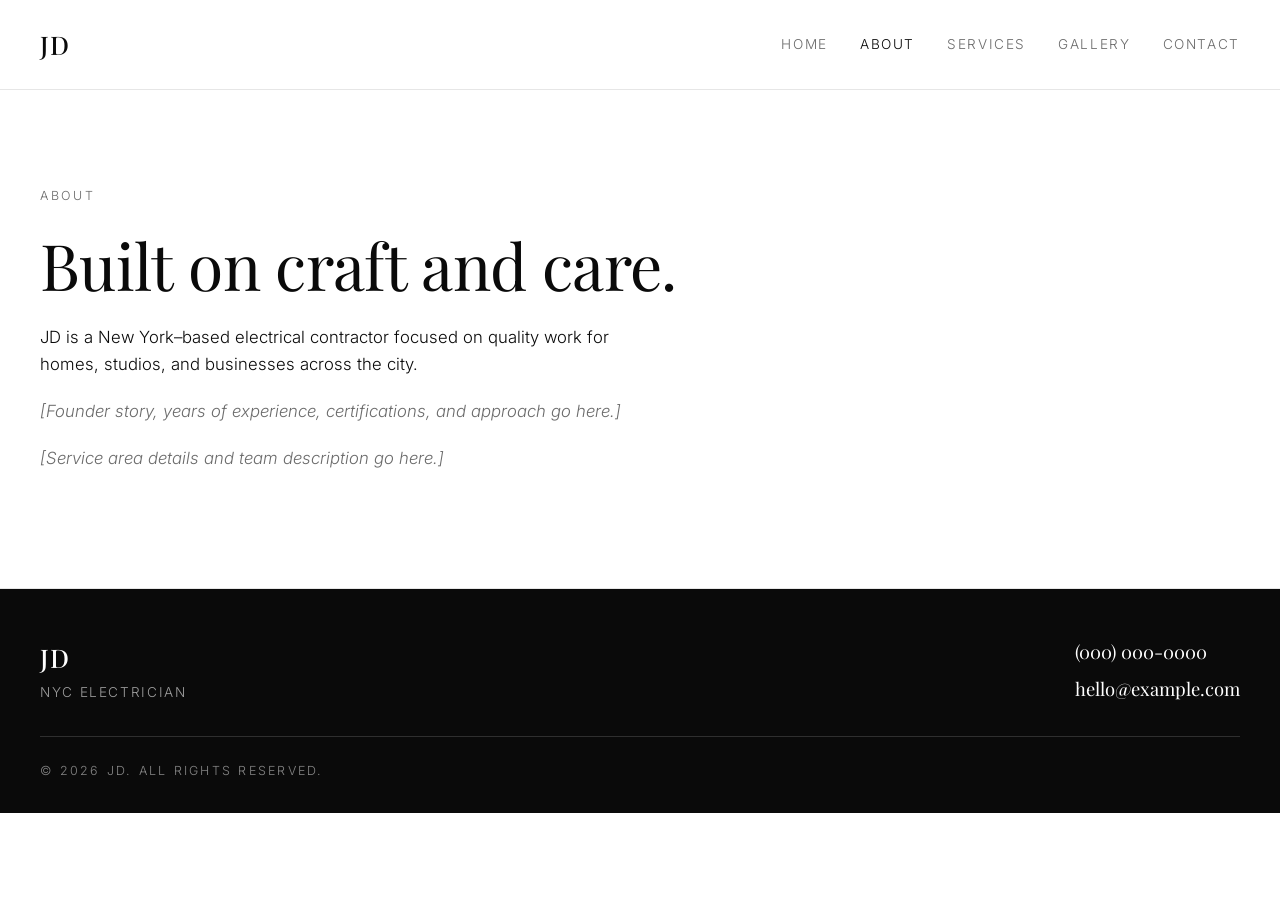
==== about.html @ b4eab36c "Scaffold JD electrician site outline Initial static site with Home, About, Services, Gallery, and Co" ====
<!DOCTYPE html>
<html lang="en">
<head>
  <meta charset="UTF-8" />
  <meta name="viewport" content="width=device-width, initial-scale=1.0" />
  <title>About — JD</title>
  <link rel="preconnect" href="https://fonts.googleapis.com" />
  <link rel="preconnect" href="https://fonts.gstatic.com" crossorigin />
  <link href="https://fonts.googleapis.com/css2?family=Inter:wght@300;400;500;600&family=Playfair+Display:wght@400;500;600&display=swap" rel="stylesheet" />
  <link rel="stylesheet" href="assets/css/styles.css" />
</head>
<body>
  <header class="site-header">
    <a class="logo" href="index.html">JD</a>
    <nav class="nav">
      <a href="index.html">Home</a>
      <a href="about.html" class="active">About</a>
      <a href="services.html">Services</a>
      <a href="gallery.html">Gallery</a>
      <a href="contact.html">Contact</a>
    </nav>
  </header>

  <main>
    <section class="page">
      <div class="page-inner">
        <p class="eyebrow">About</p>
        <h1>Built on craft and care.</h1>
        <div class="prose">
          <p>JD is a New York–based electrical contractor focused on quality work for homes, studios, and businesses across the city.</p>
          <p class="placeholder">[Founder story, years of experience, certifications, and approach go here.]</p>
          <p class="placeholder">[Service area details and team description go here.]</p>
        </div>
      </div>
    </section>
  </main>

  <footer class="site-footer">
    <div class="footer-inner">
      <div>
        <p class="logo">JD</p>
        <p class="muted">NYC Electrician</p>
      </div>
      <div class="footer-contact">
        <a href="tel:+10000000000">(000) 000-0000</a>
        <a href="mailto:hello@example.com">hello@example.com</a>
      </div>
    </div>
    <p class="copyright">© <span id="year"></span> JD. All rights reserved.</p>
  </footer>

  <script>document.getElementById('year').textContent = new Date().getFullYear();</script>
</body>
</html>
---- assets/css/styles.css ----
:root {
  --black: #0a0a0a;
  --white: #ffffff;
  --bg: #ffffff;
  --fg: #0a0a0a;
  --muted: #6b6b6b;
  --line: #e6e6e6;
  --max: 1200px;
  --serif: 'Playfair Display', Georgia, serif;
  --sans: 'Inter', -apple-system, BlinkMacSystemFont, 'Segoe UI', sans-serif;
}

* { box-sizing: border-box; }

html, body {
  margin: 0;
  padding: 0;
  background: var(--bg);
  color: var(--fg);
  font-family: var(--sans);
  font-weight: 300;
  line-height: 1.6;
  -webkit-font-smoothing: antialiased;
  -moz-osx-font-smoothing: grayscale;
}

a { color: inherit; text-decoration: none; }

img { max-width: 100%; display: block; }

/* Header */
.site-header {
  display: flex;
  align-items: center;
  justify-content: space-between;
  padding: 1.5rem 2.5rem;
  border-bottom: 1px solid var(--line);
  position: sticky;
  top: 0;
  background: rgba(255, 255, 255, 0.92);
  backdrop-filter: saturate(180%) blur(8px);
  z-index: 10;
}

.logo {
  font-family: var(--serif);
  font-size: 1.6rem;
  letter-spacing: 0.04em;
  font-weight: 500;
}

.nav {
  display: flex;
  gap: 2rem;
}

.nav a {
  font-size: 0.85rem;
  letter-spacing: 0.12em;
  text-transform: uppercase;
  color: var(--muted);
  transition: color 160ms ease;
}

.nav a:hover,
.nav a.active {
  color: var(--fg);
}

/* Hero */
.hero {
  padding: 8rem 2.5rem 6rem;
  border-bottom: 1px solid var(--line);
}

.hero-inner {
  max-width: var(--max);
  margin: 0 auto;
}

.eyebrow {
  font-size: 0.78rem;
  letter-spacing: 0.22em;
  text-transform: uppercase;
  color: var(--muted);
  margin: 0 0 1.5rem;
}

.hero h1 {
  font-family: var(--serif);
  font-weight: 400;
  font-size: clamp(2.5rem, 6vw, 5rem);
  line-height: 1.05;
  letter-spacing: -0.01em;
  margin: 0 0 1.75rem;
  max-width: 18ch;
}

.lede {
  font-size: 1.125rem;
  color: var(--muted);
  max-width: 52ch;
  margin: 0 0 2.5rem;
}

.cta-row {
  display: flex;
  gap: 1rem;
  flex-wrap: wrap;
}

.btn {
  display: inline-block;
  padding: 0.95rem 1.75rem;
  font-size: 0.82rem;
  letter-spacing: 0.18em;
  text-transform: uppercase;
  border: 1px solid var(--fg);
  transition: background 180ms ease, color 180ms ease;
}

.btn-primary {
  background: var(--fg);
  color: var(--white);
}

.btn-primary:hover {
  background: transparent;
  color: var(--fg);
}

.btn-ghost {
  background: transparent;
  color: var(--fg);
}

.btn-ghost:hover {
  background: var(--fg);
  color: var(--white);
}

/* Band */
.band {
  padding: 5rem 2.5rem;
  border-bottom: 1px solid var(--line);
}

.band-inner {
  max-width: var(--max);
  margin: 0 auto;
  display: grid;
  grid-template-columns: repeat(3, 1fr);
  gap: 3rem;
}

.band-item h3 {
  font-family: var(--serif);
  font-weight: 500;
  font-size: 1.4rem;
  margin: 0 0 0.6rem;
}

.band-item p {
  margin: 0;
  color: var(--muted);
}

/* Page */
.page {
  padding: 6rem 2.5rem;
  border-bottom: 1px solid var(--line);
}

.page-inner {
  max-width: var(--max);
  margin: 0 auto;
}

.page h1 {
  font-family: var(--serif);
  font-weight: 400;
  font-size: clamp(2.25rem, 5vw, 4rem);
  line-height: 1.1;
  margin: 0 0 1.5rem;
  letter-spacing: -0.01em;
}

.prose p {
  font-size: 1.05rem;
  max-width: 62ch;
  margin: 0 0 1.25rem;
}

.placeholder {
  color: var(--muted);
  font-style: italic;
}

/* Services list */
.service-list {
  list-style: none;
  padding: 0;
  margin: 3rem 0 0;
  display: grid;
  grid-template-columns: repeat(2, 1fr);
  gap: 0;
  border-top: 1px solid var(--line);
}

.service-list li {
  padding: 2rem 0;
  border-bottom: 1px solid var(--line);
}

.service-list li:nth-child(odd) {
  padding-right: 2rem;
  border-right: 1px solid var(--line);
}

.service-list li:nth-child(even) {
  padding-left: 2rem;
}

.service-list h3 {
  font-family: var(--serif);
  font-weight: 500;
  font-size: 1.4rem;
  margin: 0 0 0.5rem;
}

.service-list p {
  margin: 0;
  color: var(--muted);
}

/* Gallery */
.gallery-grid {
  margin-top: 3rem;
  display: grid;
  grid-template-columns: repeat(3, 1fr);
  gap: 1rem;
}

.gallery-item {
  aspect-ratio: 4 / 5;
  background: #f3f3f3;
  display: flex;
  align-items: center;
  justify-content: center;
  color: var(--muted);
  font-size: 0.8rem;
  letter-spacing: 0.18em;
  text-transform: uppercase;
}

.placeholder-tile {
  background: linear-gradient(135deg, #f5f5f5 0%, #ececec 100%);
  border: 1px solid var(--line);
}

/* Contact */
.contact-grid {
  margin-top: 3rem;
  display: grid;
  grid-template-columns: repeat(2, 1fr);
  gap: 1px;
  background: var(--line);
  border: 1px solid var(--line);
}

.contact-card {
  background: var(--white);
  padding: 2.5rem;
}

.contact-label {
  font-size: 0.78rem;
  letter-spacing: 0.22em;
  text-transform: uppercase;
  color: var(--muted);
  margin: 0 0 0.75rem;
}

.contact-value {
  font-family: var(--serif);
  font-size: 1.6rem;
  font-weight: 500;
  margin: 0;
  display: block;
}

/* Footer */
.site-footer {
  padding: 3rem 2.5rem 2rem;
  background: var(--fg);
  color: var(--white);
}

.footer-inner {
  max-width: var(--max);
  margin: 0 auto;
  display: flex;
  justify-content: space-between;
  align-items: flex-start;
  flex-wrap: wrap;
  gap: 2rem;
  padding-bottom: 2rem;
  border-bottom: 1px solid rgba(255, 255, 255, 0.15);
}

.site-footer .logo { color: var(--white); margin: 0; }
.site-footer .muted { color: rgba(255, 255, 255, 0.6); margin: 0.25rem 0 0; font-size: 0.85rem; letter-spacing: 0.12em; text-transform: uppercase; }

.footer-contact {
  display: flex;
  flex-direction: column;
  gap: 0.5rem;
  font-family: var(--serif);
  font-size: 1.15rem;
}

.footer-contact a:hover { color: rgba(255, 255, 255, 0.7); }

.copyright {
  max-width: var(--max);
  margin: 1.5rem auto 0;
  font-size: 0.78rem;
  letter-spacing: 0.18em;
  text-transform: uppercase;
  color: rgba(255, 255, 255, 0.5);
}

/* Responsive */
@media (max-width: 768px) {
  .site-header {
    padding: 1rem 1.25rem;
    flex-direction: column;
    gap: 0.75rem;
  }
  .nav { gap: 1.25rem; flex-wrap: wrap; justify-content: center; }
  .hero { padding: 4rem 1.25rem 3.5rem; }
  .band, .page { padding: 3.5rem 1.25rem; }
  .band-inner { grid-template-columns: 1fr; gap: 2rem; }
  .service-list { grid-template-columns: 1fr; }
  .service-list li:nth-child(odd) { padding-right: 0; border-right: none; }
  .service-list li:nth-child(even) { padding-left: 0; }
  .gallery-grid { grid-template-columns: repeat(2, 1fr); }
  .contact-grid { grid-template-columns: 1fr; }
  .site-footer { padding: 2.5rem 1.25rem 1.5rem; }
}
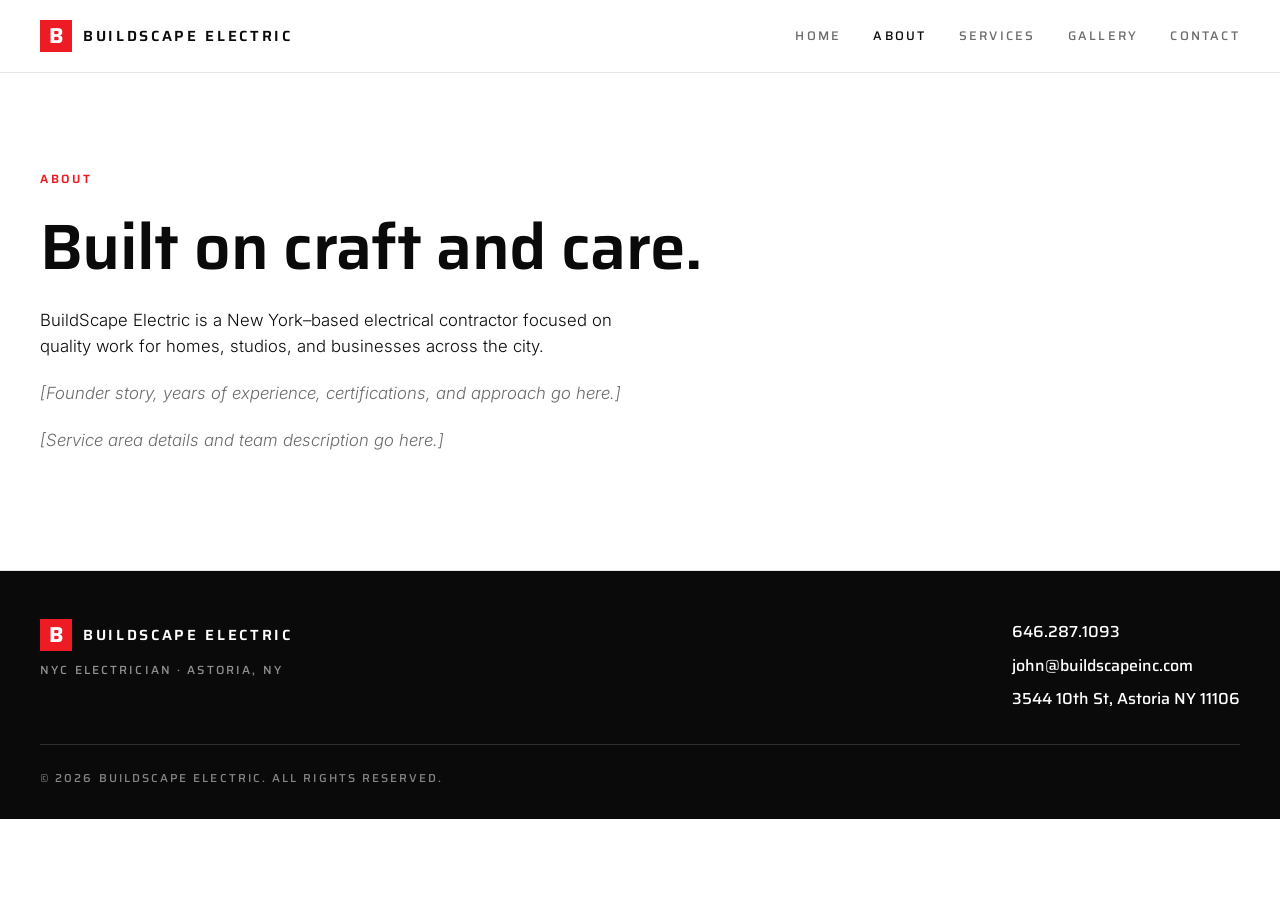
==== commit df6dd767: "Rebrand to BuildScape Electric with red accent + Saira type - Replace JD wordmark with BuildScape El" ====
--- a/about.html
+++ b/about.html
@@ -3,15 +3,18 @@
 <head>
   <meta charset="UTF-8" />
   <meta name="viewport" content="width=device-width, initial-scale=1.0" />
-  <title>About — JD</title>
+  <title>About — BuildScape Electric</title>
   <link rel="preconnect" href="https://fonts.googleapis.com" />
   <link rel="preconnect" href="https://fonts.gstatic.com" crossorigin />
-  <link href="https://fonts.googleapis.com/css2?family=Inter:wght@300;400;500;600&family=Playfair+Display:wght@400;500;600&display=swap" rel="stylesheet" />
+  <link href="https://fonts.googleapis.com/css2?family=Inter:wght@300;400;500;600&family=Saira:wght@500;600;700&display=swap" rel="stylesheet" />
   <link rel="stylesheet" href="assets/css/styles.css" />
 </head>
 <body>
   <header class="site-header">
-    <a class="logo" href="index.html">JD</a>
+    <a class="brand" href="index.html">
+      <span class="brand-mark" aria-hidden="true">B</span>
+      <span class="brand-text">BuildScape Electric</span>
+    </a>
     <nav class="nav">
       <a href="index.html">Home</a>
       <a href="about.html" class="active">About</a>
@@ -27,7 +30,7 @@
         <p class="eyebrow">About</p>
         <h1>Built on craft and care.</h1>
         <div class="prose">
-          <p>JD is a New York–based electrical contractor focused on quality work for homes, studios, and businesses across the city.</p>
+          <p>BuildScape Electric is a New York–based electrical contractor focused on quality work for homes, studios, and businesses across the city.</p>
           <p class="placeholder">[Founder story, years of experience, certifications, and approach go here.]</p>
           <p class="placeholder">[Service area details and team description go here.]</p>
         </div>
@@ -38,15 +41,19 @@
   <footer class="site-footer">
     <div class="footer-inner">
       <div>
-        <p class="logo">JD</p>
-        <p class="muted">NYC Electrician</p>
+        <a class="brand brand-light" href="index.html">
+          <span class="brand-mark" aria-hidden="true">B</span>
+          <span class="brand-text">BuildScape Electric</span>
+        </a>
+        <p class="muted">NYC Electrician · Astoria, NY</p>
       </div>
       <div class="footer-contact">
-        <a href="tel:+10000000000">(000) 000-0000</a>
-        <a href="mailto:hello@example.com">hello@example.com</a>
+        <a href="tel:+16462871093">646.287.1093</a>
+        <a href="mailto:john@buildscapeinc.com">john@buildscapeinc.com</a>
+        <a href="https://maps.google.com/?q=3544+10th+St+Astoria+NY+11106" target="_blank" rel="noopener">3544 10th St, Astoria NY 11106</a>
       </div>
     </div>
-    <p class="copyright">© <span id="year"></span> JD. All rights reserved.</p>
+    <p class="copyright">© <span id="year"></span> BuildScape Electric. All rights reserved.</p>
   </footer>
 
   <script>document.getElementById('year').textContent = new Date().getFullYear();</script>
--- a/assets/css/styles.css
+++ b/assets/css/styles.css
@@ -5,8 +5,9 @@
   --fg: #0a0a0a;
   --muted: #6b6b6b;
   --line: #e6e6e6;
+  --accent: #ED1C24;
   --max: 1200px;
-  --serif: 'Playfair Display', Georgia, serif;
+  --display: 'Saira', system-ui, -apple-system, sans-serif;
   --sans: 'Inter', -apple-system, BlinkMacSystemFont, 'Segoe UI', sans-serif;
 }
 
@@ -25,7 +26,6 @@
 }
 
 a { color: inherit; text-decoration: none; }
-
 img { max-width: 100%; display: block; }
 
 /* Header */
@@ -33,7 +33,7 @@
   display: flex;
   align-items: center;
   justify-content: space-between;
-  padding: 1.5rem 2.5rem;
+  padding: 1.25rem 2.5rem;
   border-bottom: 1px solid var(--line);
   position: sticky;
   top: 0;
@@ -42,12 +42,37 @@
   z-index: 10;
 }
 
-.logo {
-  font-family: var(--serif);
-  font-size: 1.6rem;
-  letter-spacing: 0.04em;
-  font-weight: 500;
-}
+/* Brand mark + wordmark */
+.brand {
+  display: inline-flex;
+  align-items: center;
+  gap: 0.7rem;
+}
+
+.brand-mark {
+  display: inline-flex;
+  align-items: center;
+  justify-content: center;
+  width: 2rem;
+  height: 2rem;
+  background: var(--accent);
+  color: var(--white);
+  font-family: var(--display);
+  font-weight: 700;
+  font-size: 1.35rem;
+  line-height: 1;
+}
+
+.brand-text {
+  font-family: var(--display);
+  font-weight: 600;
+  font-size: 0.92rem;
+  letter-spacing: 0.18em;
+  text-transform: uppercase;
+  color: var(--fg);
+}
+
+.brand-light .brand-text { color: var(--white); }
 
 .nav {
   display: flex;
@@ -55,17 +80,17 @@
 }
 
 .nav a {
-  font-size: 0.85rem;
-  letter-spacing: 0.12em;
+  font-family: var(--display);
+  font-weight: 500;
+  font-size: 0.78rem;
+  letter-spacing: 0.18em;
   text-transform: uppercase;
   color: var(--muted);
   transition: color 160ms ease;
 }
 
-.nav a:hover,
-.nav a.active {
-  color: var(--fg);
-}
+.nav a:hover { color: var(--accent); }
+.nav a.active { color: var(--fg); }
 
 /* Hero */
 .hero {
@@ -78,17 +103,51 @@
   margin: 0 auto;
 }
 
+.hero-split {
+  padding: 5rem 2.5rem 6rem;
+}
+
+.hero-split-inner {
+  max-width: var(--max);
+  margin: 0 auto;
+  display: grid;
+  grid-template-columns: 1.05fr 1fr;
+  gap: 4rem;
+  align-items: center;
+}
+
+.hero-copy { min-width: 0; }
+
+.hero-media {
+  position: relative;
+  aspect-ratio: 4 / 5;
+  overflow: hidden;
+  background: #111;
+}
+
+.hero-media img {
+  width: 100%;
+  height: 100%;
+  object-fit: cover;
+  filter: grayscale(100%) contrast(1.05);
+  transition: transform 600ms ease;
+}
+
+.hero-media:hover img { transform: scale(1.02); }
+
 .eyebrow {
-  font-size: 0.78rem;
+  font-family: var(--display);
+  font-weight: 600;
+  font-size: 0.75rem;
   letter-spacing: 0.22em;
   text-transform: uppercase;
-  color: var(--muted);
+  color: var(--accent);
   margin: 0 0 1.5rem;
 }
 
 .hero h1 {
-  font-family: var(--serif);
-  font-weight: 400;
+  font-family: var(--display);
+  font-weight: 600;
   font-size: clamp(2.5rem, 6vw, 5rem);
   line-height: 1.05;
   letter-spacing: -0.01em;
@@ -112,21 +171,26 @@
 .btn {
   display: inline-block;
   padding: 0.95rem 1.75rem;
-  font-size: 0.82rem;
+  font-family: var(--display);
+  font-weight: 600;
+  font-size: 0.78rem;
   letter-spacing: 0.18em;
   text-transform: uppercase;
   border: 1px solid var(--fg);
-  transition: background 180ms ease, color 180ms ease;
+  transition: background 180ms ease, color 180ms ease, border-color 180ms ease;
+  cursor: pointer;
 }
 
 .btn-primary {
+  background: var(--accent);
+  color: var(--white);
+  border-color: var(--accent);
+}
+
+.btn-primary:hover {
   background: var(--fg);
+  border-color: var(--fg);
   color: var(--white);
-}
-
-.btn-primary:hover {
-  background: transparent;
-  color: var(--fg);
 }
 
 .btn-ghost {
@@ -135,7 +199,8 @@
 }
 
 .btn-ghost:hover {
-  background: var(--fg);
+  background: var(--accent);
+  border-color: var(--accent);
   color: var(--white);
 }
 
@@ -154,9 +219,10 @@
 }
 
 .band-item h3 {
-  font-family: var(--serif);
-  font-weight: 500;
-  font-size: 1.4rem;
+  font-family: var(--display);
+  font-weight: 600;
+  font-size: 1.15rem;
+  letter-spacing: 0.04em;
   margin: 0 0 0.6rem;
 }
 
@@ -177,8 +243,8 @@
 }
 
 .page h1 {
-  font-family: var(--serif);
-  font-weight: 400;
+  font-family: var(--display);
+  font-weight: 600;
   font-size: clamp(2.25rem, 5vw, 4rem);
   line-height: 1.1;
   margin: 0 0 1.5rem;
@@ -222,9 +288,10 @@
 }
 
 .service-list h3 {
-  font-family: var(--serif);
-  font-weight: 500;
-  font-size: 1.4rem;
+  font-family: var(--display);
+  font-weight: 600;
+  font-size: 1.2rem;
+  letter-spacing: 0.02em;
   margin: 0 0 0.5rem;
 }
 
@@ -248,7 +315,9 @@
   align-items: center;
   justify-content: center;
   color: var(--muted);
-  font-size: 0.8rem;
+  font-family: var(--display);
+  font-weight: 500;
+  font-size: 0.78rem;
   letter-spacing: 0.18em;
   text-transform: uppercase;
 }
@@ -274,19 +343,136 @@
 }
 
 .contact-label {
-  font-size: 0.78rem;
+  font-family: var(--display);
+  font-weight: 600;
+  font-size: 0.74rem;
   letter-spacing: 0.22em;
   text-transform: uppercase;
-  color: var(--muted);
+  color: var(--accent);
   margin: 0 0 0.75rem;
 }
 
 .contact-value {
-  font-family: var(--serif);
-  font-size: 1.6rem;
-  font-weight: 500;
+  font-family: var(--display);
+  font-weight: 500;
+  font-size: 1.4rem;
   margin: 0;
   display: block;
+  color: var(--fg);
+  line-height: 1.3;
+  transition: color 180ms ease;
+}
+
+a.contact-value:hover { color: var(--accent); }
+
+/* Reviews */
+.reviews {
+  padding: 6rem 2.5rem;
+  border-bottom: 1px solid var(--line);
+  background: #fafafa;
+}
+
+.reviews-inner {
+  max-width: var(--max);
+  margin: 0 auto;
+}
+
+.reviews-header {
+  text-align: center;
+  margin-bottom: 4rem;
+}
+
+.reviews-header h2 {
+  font-family: var(--display);
+  font-weight: 600;
+  font-size: clamp(2rem, 4vw, 3rem);
+  line-height: 1.1;
+  letter-spacing: -0.01em;
+  margin: 0 0 1rem;
+}
+
+.reviews-meta {
+  margin: 0;
+  display: inline-flex;
+  align-items: center;
+  gap: 0.75rem;
+  color: var(--muted);
+  font-size: 0.9rem;
+}
+
+.stars {
+  color: var(--accent);
+  letter-spacing: 0.15em;
+  font-size: 1rem;
+  margin: 0;
+}
+
+.rating-text {
+  font-family: var(--display);
+  font-weight: 500;
+  letter-spacing: 0.1em;
+  text-transform: uppercase;
+  font-size: 0.74rem;
+}
+
+.reviews-grid {
+  display: grid;
+  grid-template-columns: repeat(3, 1fr);
+  gap: 1.5rem;
+}
+
+.review-card {
+  background: var(--white);
+  border: 1px solid var(--line);
+  padding: 2rem;
+  display: flex;
+  flex-direction: column;
+  gap: 1.25rem;
+}
+
+.review-card .stars { font-size: 0.9rem; }
+
+.review-quote {
+  font-family: var(--sans);
+  font-size: 1.02rem;
+  line-height: 1.55;
+  margin: 0;
+  color: var(--fg);
+  flex: 1;
+}
+
+.review-quote.placeholder {
+  color: var(--muted);
+  font-style: italic;
+}
+
+.review-meta {
+  display: flex;
+  flex-direction: column;
+  gap: 0.25rem;
+  font-size: 0.85rem;
+  border-top: 1px solid var(--line);
+  padding-top: 1rem;
+}
+
+.review-author {
+  font-family: var(--display);
+  font-weight: 500;
+  color: var(--fg);
+}
+
+.review-source {
+  font-family: var(--display);
+  font-weight: 500;
+  color: var(--muted);
+  letter-spacing: 0.14em;
+  text-transform: uppercase;
+  font-size: 0.7rem;
+}
+
+.reviews-cta {
+  margin-top: 3rem;
+  text-align: center;
 }
 
 /* Footer */
@@ -308,23 +494,34 @@
   border-bottom: 1px solid rgba(255, 255, 255, 0.15);
 }
 
-.site-footer .logo { color: var(--white); margin: 0; }
-.site-footer .muted { color: rgba(255, 255, 255, 0.6); margin: 0.25rem 0 0; font-size: 0.85rem; letter-spacing: 0.12em; text-transform: uppercase; }
+.site-footer .muted {
+  color: rgba(255, 255, 255, 0.55);
+  margin: 0.6rem 0 0;
+  font-family: var(--display);
+  font-weight: 500;
+  font-size: 0.74rem;
+  letter-spacing: 0.18em;
+  text-transform: uppercase;
+}
 
 .footer-contact {
   display: flex;
   flex-direction: column;
   gap: 0.5rem;
-  font-family: var(--serif);
-  font-size: 1.15rem;
-}
-
-.footer-contact a:hover { color: rgba(255, 255, 255, 0.7); }
+  font-family: var(--display);
+  font-weight: 500;
+  font-size: 1rem;
+}
+
+.footer-contact a { transition: color 180ms ease; }
+.footer-contact a:hover { color: var(--accent); }
 
 .copyright {
   max-width: var(--max);
   margin: 1.5rem auto 0;
-  font-size: 0.78rem;
+  font-family: var(--display);
+  font-weight: 500;
+  font-size: 0.72rem;
   letter-spacing: 0.18em;
   text-transform: uppercase;
   color: rgba(255, 255, 255, 0.5);
@@ -339,12 +536,18 @@
   }
   .nav { gap: 1.25rem; flex-wrap: wrap; justify-content: center; }
   .hero { padding: 4rem 1.25rem 3.5rem; }
-  .band, .page { padding: 3.5rem 1.25rem; }
+  .hero-split { padding: 3rem 1.25rem 3.5rem; }
+  .hero-split-inner { grid-template-columns: 1fr; gap: 2.5rem; }
+  .hero-media { aspect-ratio: 4 / 3; }
+  .band, .page, .reviews { padding: 3.5rem 1.25rem; }
+  .reviews-grid { grid-template-columns: 1fr; gap: 1rem; }
+  .reviews-header { margin-bottom: 2.5rem; }
   .band-inner { grid-template-columns: 1fr; gap: 2rem; }
   .service-list { grid-template-columns: 1fr; }
   .service-list li:nth-child(odd) { padding-right: 0; border-right: none; }
   .service-list li:nth-child(even) { padding-left: 0; }
   .gallery-grid { grid-template-columns: repeat(2, 1fr); }
   .contact-grid { grid-template-columns: 1fr; }
+  .contact-value { font-size: 1.25rem; }
   .site-footer { padding: 2.5rem 1.25rem 1.5rem; }
 }
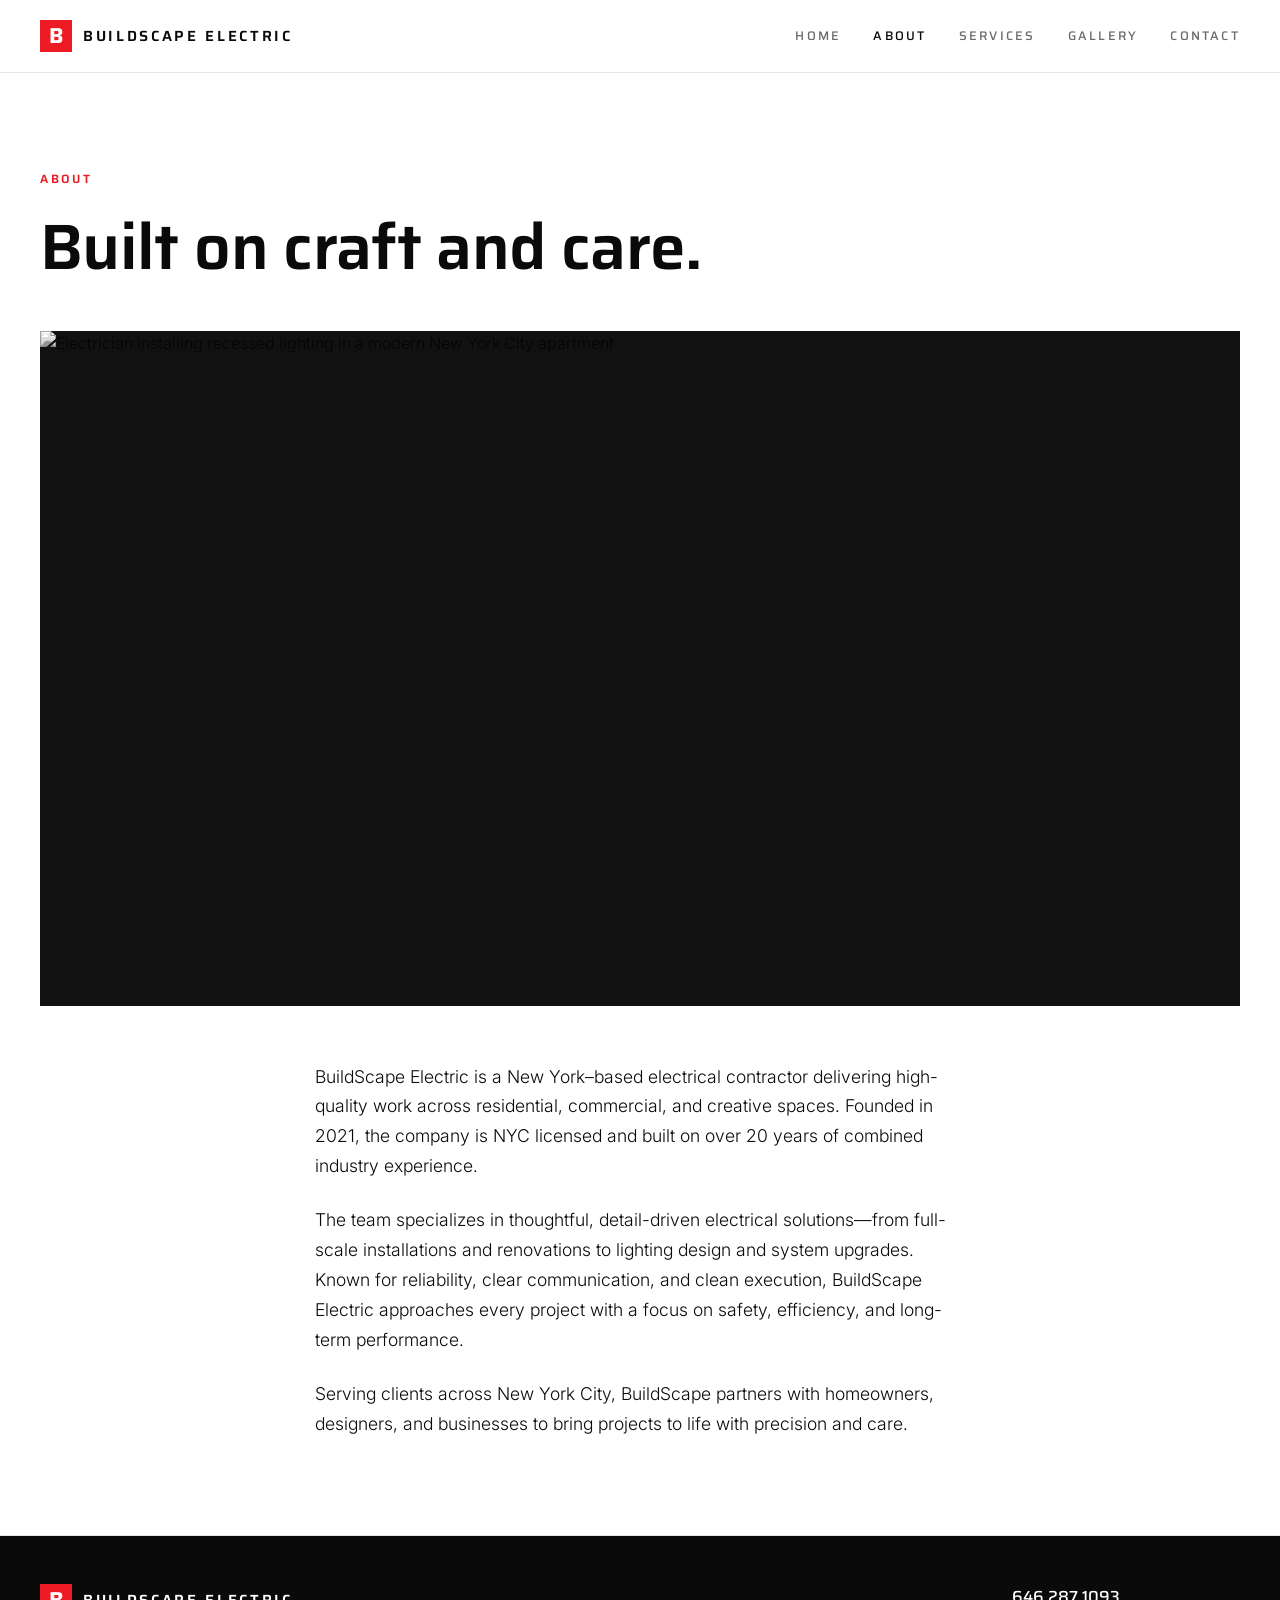
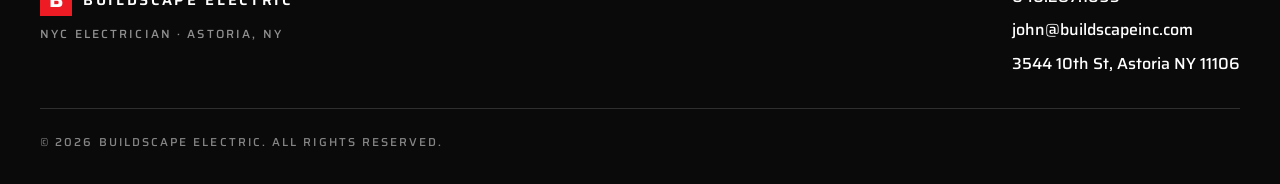
==== commit f1ee5a7f: "Fill out About page with brand copy and editorial photo - Replace the placeholder About paragraphs w" ====
--- a/about.html
+++ b/about.html
@@ -25,14 +25,23 @@
   </header>
 
   <main>
-    <section class="page">
+    <section class="page about">
       <div class="page-inner">
         <p class="eyebrow">About</p>
         <h1>Built on craft and care.</h1>
-        <div class="prose">
-          <p>BuildScape Electric is a New York–based electrical contractor focused on quality work for homes, studios, and businesses across the city.</p>
-          <p class="placeholder">[Founder story, years of experience, certifications, and approach go here.]</p>
-          <p class="placeholder">[Service area details and team description go here.]</p>
+
+        <figure class="about-media">
+          <img
+            src="https://images.unsplash.com/photo-1556909114-f6e7ad7d3136?auto=format&fit=crop&w=1600&q=80"
+            alt="Electrician installing recessed lighting in a modern New York City apartment"
+            loading="lazy"
+          />
+        </figure>
+
+        <div class="prose about-prose">
+          <p>BuildScape Electric is a New York–based electrical contractor delivering high-quality work across residential, commercial, and creative spaces. Founded in 2021, the company is NYC licensed and built on over 20 years of combined industry experience.</p>
+          <p>The team specializes in thoughtful, detail-driven electrical solutions—from full-scale installations and renovations to lighting design and system upgrades. Known for reliability, clear communication, and clean execution, BuildScape Electric approaches every project with a focus on safety, efficiency, and long-term performance.</p>
+          <p>Serving clients across New York City, BuildScape partners with homeowners, designers, and businesses to bring projects to life with precision and care.</p>
         </div>
       </div>
     </section>
--- a/assets/css/styles.css
+++ b/assets/css/styles.css
@@ -260,6 +260,37 @@
 .placeholder {
   color: var(--muted);
   font-style: italic;
+}
+
+/* About page */
+.about-media {
+  margin: 3rem 0 3.5rem;
+  aspect-ratio: 16 / 9;
+  overflow: hidden;
+  background: #111;
+}
+
+.about-media img {
+  width: 100%;
+  height: 100%;
+  object-fit: cover;
+  filter: grayscale(100%) contrast(1.05);
+}
+
+.about-prose {
+  max-width: 65ch;
+  margin: 0 auto;
+}
+
+.about-prose p {
+  font-size: 1.1rem;
+  line-height: 1.7;
+  max-width: none;
+  margin: 0 0 1.5rem;
+}
+
+.about-prose p:last-child {
+  margin-bottom: 0;
 }
 
 /* Services list */
@@ -543,6 +574,8 @@
   .reviews-grid { grid-template-columns: 1fr; gap: 1rem; }
   .reviews-header { margin-bottom: 2.5rem; }
   .band-inner { grid-template-columns: 1fr; gap: 2rem; }
+  .about-media { margin: 2.5rem 0; aspect-ratio: 4 / 3; }
+  .about-prose p { font-size: 1.02rem; }
   .service-list { grid-template-columns: 1fr; }
   .service-list li:nth-child(odd) { padding-right: 0; border-right: none; }
   .service-list li:nth-child(even) { padding-left: 0; }
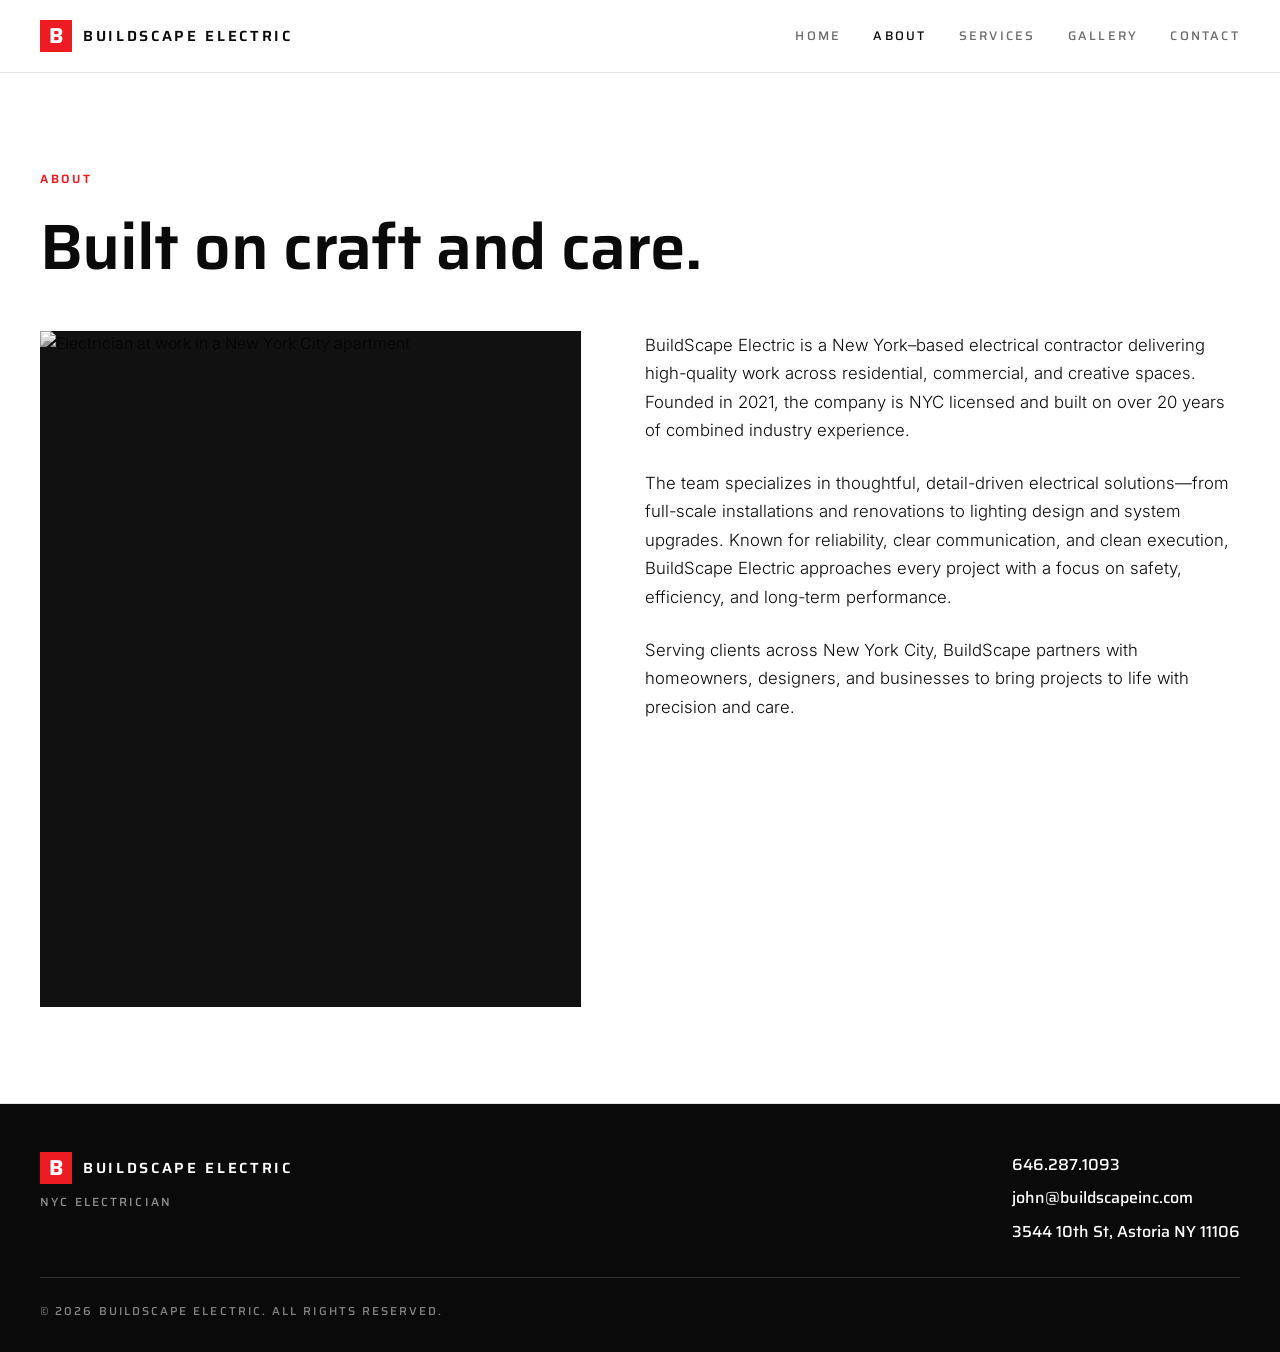
==== commit 5dfdf9b2: "Update About layout, swap photo, drop Astoria from footer subtitle - About page is now a side-by-sid" ====
--- a/about.html
+++ b/about.html
@@ -30,18 +30,20 @@
         <p class="eyebrow">About</p>
         <h1>Built on craft and care.</h1>
 
-        <figure class="about-media">
-          <img
-            src="https://images.unsplash.com/photo-1556909114-f6e7ad7d3136?auto=format&fit=crop&w=1600&q=80"
-            alt="Electrician installing recessed lighting in a modern New York City apartment"
-            loading="lazy"
-          />
-        </figure>
+        <div class="about-grid">
+          <figure class="about-media">
+            <img
+              src="https://images.unsplash.com/photo-1621905251189-08b45d6a269e?auto=format&fit=crop&w=1200&q=80"
+              alt="Electrician at work in a New York City apartment"
+              loading="lazy"
+            />
+          </figure>
 
-        <div class="prose about-prose">
-          <p>BuildScape Electric is a New York–based electrical contractor delivering high-quality work across residential, commercial, and creative spaces. Founded in 2021, the company is NYC licensed and built on over 20 years of combined industry experience.</p>
-          <p>The team specializes in thoughtful, detail-driven electrical solutions—from full-scale installations and renovations to lighting design and system upgrades. Known for reliability, clear communication, and clean execution, BuildScape Electric approaches every project with a focus on safety, efficiency, and long-term performance.</p>
-          <p>Serving clients across New York City, BuildScape partners with homeowners, designers, and businesses to bring projects to life with precision and care.</p>
+          <div class="prose about-prose">
+            <p>BuildScape Electric is a New York–based electrical contractor delivering high-quality work across residential, commercial, and creative spaces. Founded in 2021, the company is NYC licensed and built on over 20 years of combined industry experience.</p>
+            <p>The team specializes in thoughtful, detail-driven electrical solutions—from full-scale installations and renovations to lighting design and system upgrades. Known for reliability, clear communication, and clean execution, BuildScape Electric approaches every project with a focus on safety, efficiency, and long-term performance.</p>
+            <p>Serving clients across New York City, BuildScape partners with homeowners, designers, and businesses to bring projects to life with precision and care.</p>
+          </div>
         </div>
       </div>
     </section>
@@ -54,7 +56,7 @@
           <span class="brand-mark" aria-hidden="true">B</span>
           <span class="brand-text">BuildScape Electric</span>
         </a>
-        <p class="muted">NYC Electrician · Astoria, NY</p>
+        <p class="muted">NYC Electrician</p>
       </div>
       <div class="footer-contact">
         <a href="tel:+16462871093">646.287.1093</a>
--- a/assets/css/styles.css
+++ b/assets/css/styles.css
@@ -262,12 +262,22 @@
   font-style: italic;
 }
 
-/* About page */
+/* About page — split layout */
+.about-grid {
+  margin-top: 3rem;
+  display: grid;
+  grid-template-columns: 1fr 1.1fr;
+  gap: 4rem;
+  align-items: start;
+}
+
 .about-media {
-  margin: 3rem 0 3.5rem;
-  aspect-ratio: 16 / 9;
+  margin: 0;
+  aspect-ratio: 4 / 5;
   overflow: hidden;
   background: #111;
+  position: sticky;
+  top: 6rem;
 }
 
 .about-media img {
@@ -278,12 +288,12 @@
 }
 
 .about-prose {
-  max-width: 65ch;
-  margin: 0 auto;
+  max-width: none;
+  margin: 0;
 }
 
 .about-prose p {
-  font-size: 1.1rem;
+  font-size: 1.05rem;
   line-height: 1.7;
   max-width: none;
   margin: 0 0 1.5rem;
@@ -574,8 +584,9 @@
   .reviews-grid { grid-template-columns: 1fr; gap: 1rem; }
   .reviews-header { margin-bottom: 2.5rem; }
   .band-inner { grid-template-columns: 1fr; gap: 2rem; }
-  .about-media { margin: 2.5rem 0; aspect-ratio: 4 / 3; }
-  .about-prose p { font-size: 1.02rem; }
+  .about-grid { grid-template-columns: 1fr; gap: 2.5rem; margin-top: 2rem; }
+  .about-media { aspect-ratio: 4 / 3; position: static; }
+  .about-prose p { font-size: 1rem; }
   .service-list { grid-template-columns: 1fr; }
   .service-list li:nth-child(odd) { padding-right: 0; border-right: none; }
   .service-list li:nth-child(even) { padding-left: 0; }
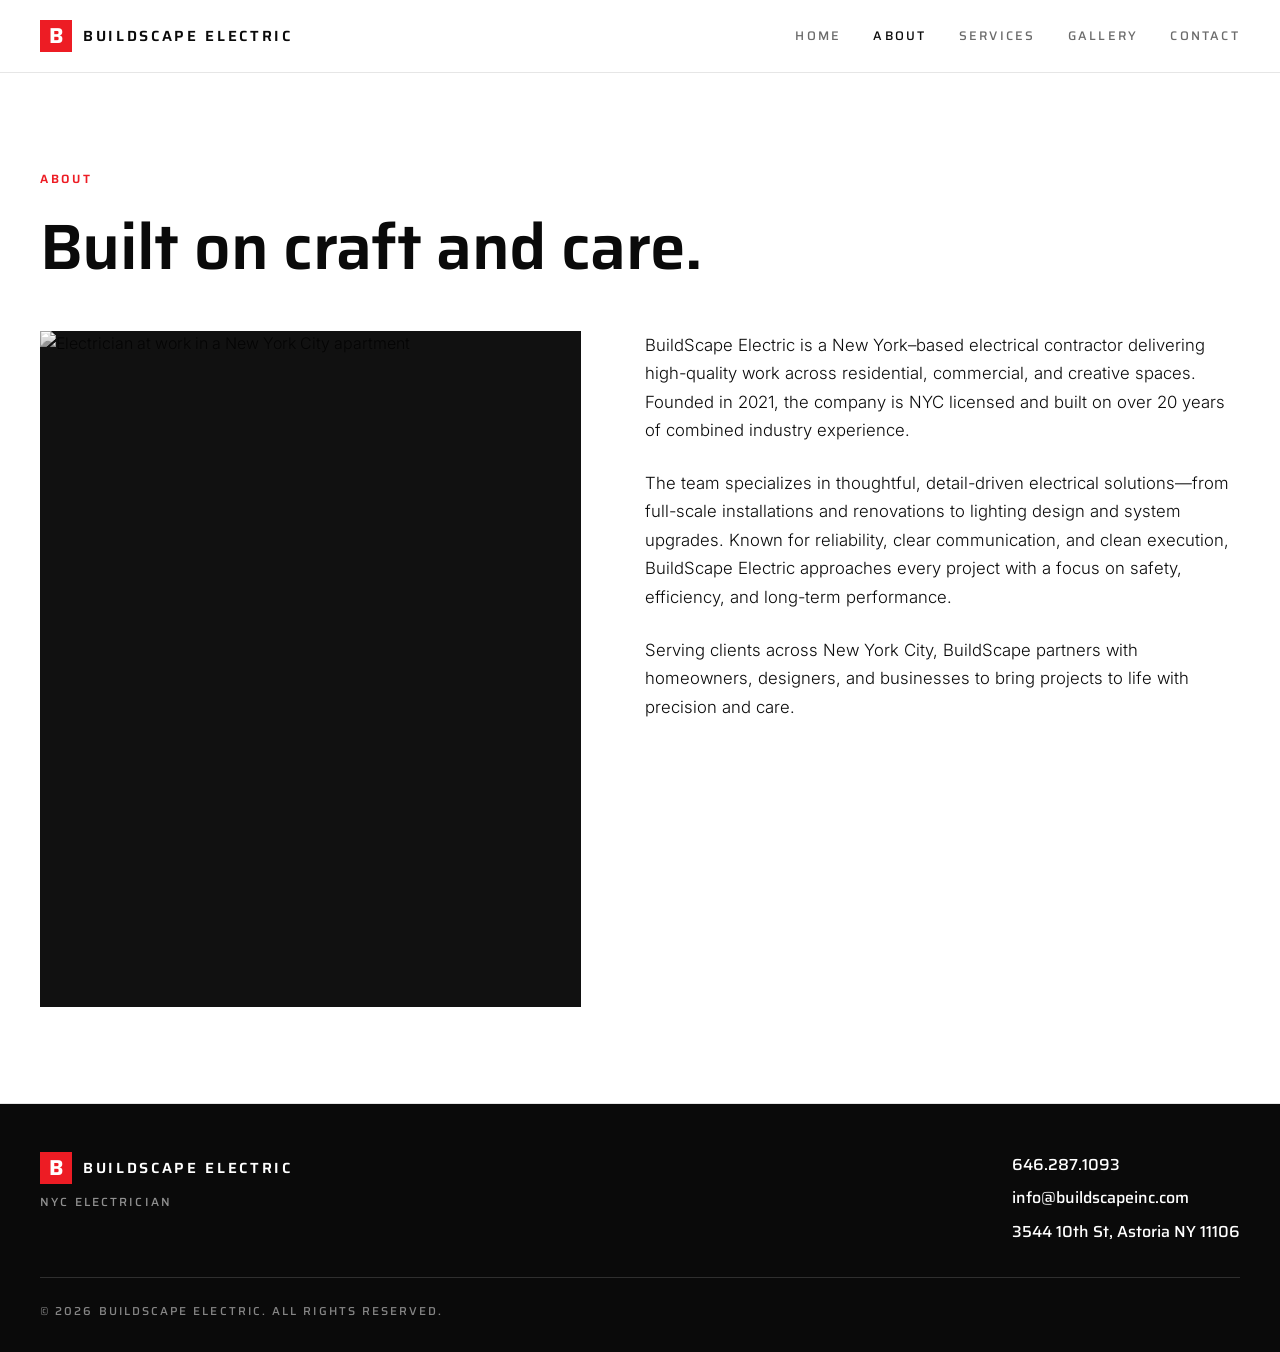
==== commit bfe3e4f3: "Update email to info@ and expand services list - Swap john@buildscapeinc.com for info@buildscapeinc." ====
--- a/about.html
+++ b/about.html
@@ -60,7 +60,7 @@
       </div>
       <div class="footer-contact">
         <a href="tel:+16462871093">646.287.1093</a>
-        <a href="mailto:john@buildscapeinc.com">john@buildscapeinc.com</a>
+        <a href="mailto:info@buildscapeinc.com">info@buildscapeinc.com</a>
         <a href="https://maps.google.com/?q=3544+10th+St+Astoria+NY+11106" target="_blank" rel="noopener">3544 10th St, Astoria NY 11106</a>
       </div>
     </div>
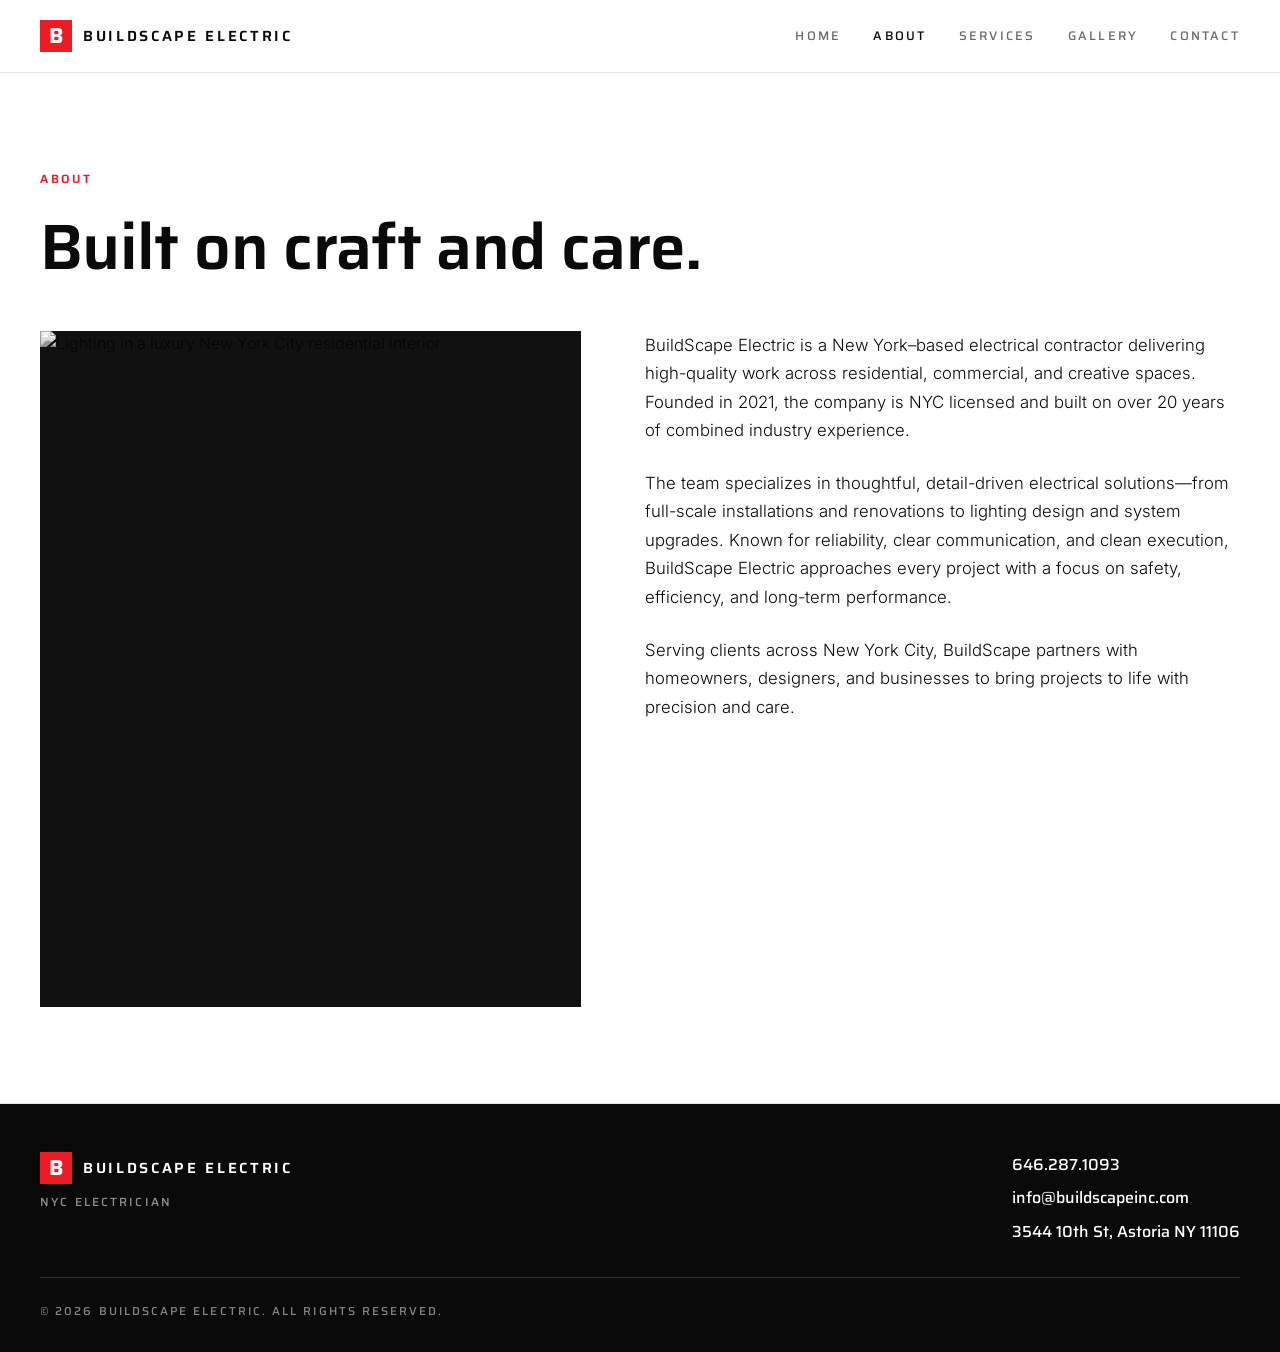
==== commit f024e248: "Swap home and about photos for NYC and luxury interior - Home hero: replace the close-up wiring shot" ====
--- a/about.html
+++ b/about.html
@@ -33,8 +33,8 @@
         <div class="about-grid">
           <figure class="about-media">
             <img
-              src="https://images.unsplash.com/photo-1621905251189-08b45d6a269e?auto=format&fit=crop&w=1200&q=80"
-              alt="Electrician at work in a New York City apartment"
+              src="https://images.unsplash.com/photo-1600585154340-be6161a56a0c?auto=format&fit=crop&w=1200&q=80"
+              alt="Lighting in a luxury New York City residential interior"
               loading="lazy"
             />
           </figure>
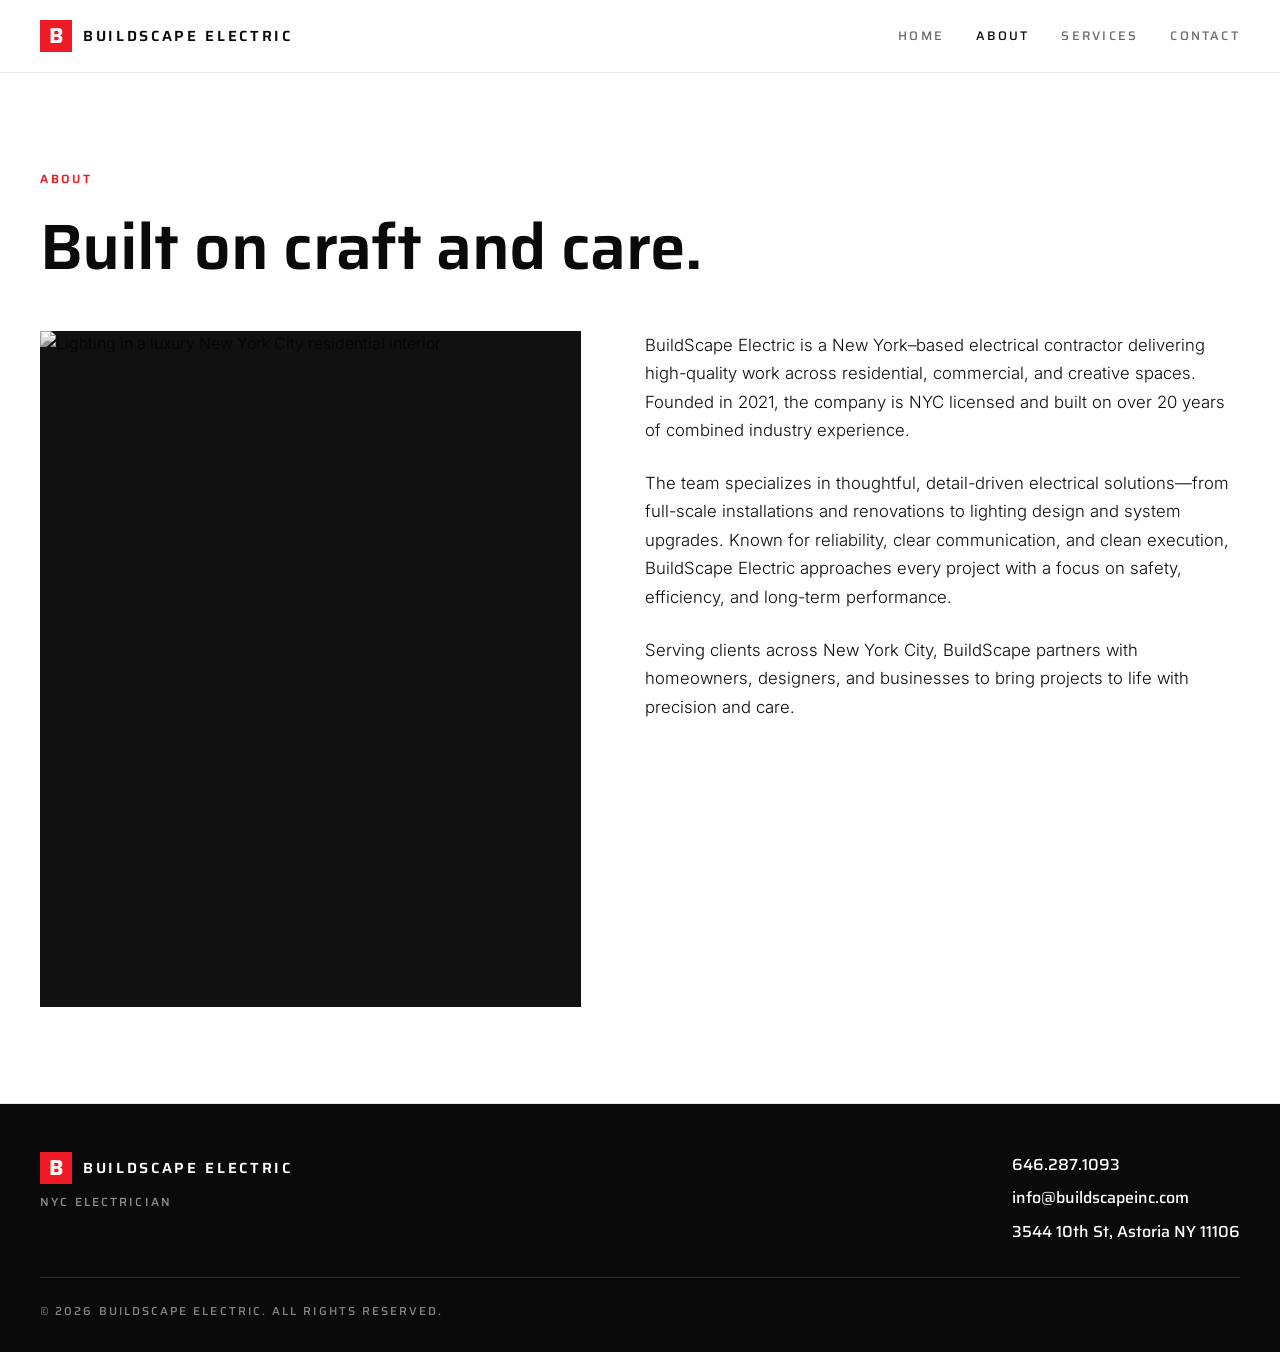
==== commit 6b81ac54: "Trim site for launch: drop Reviews section and Gallery nav link - Remove the Google Reviews section " ====
--- a/about.html
+++ b/about.html
@@ -19,7 +19,6 @@
       <a href="index.html">Home</a>
       <a href="about.html" class="active">About</a>
       <a href="services.html">Services</a>
-      <a href="gallery.html">Gallery</a>
       <a href="contact.html">Contact</a>
     </nav>
   </header>
